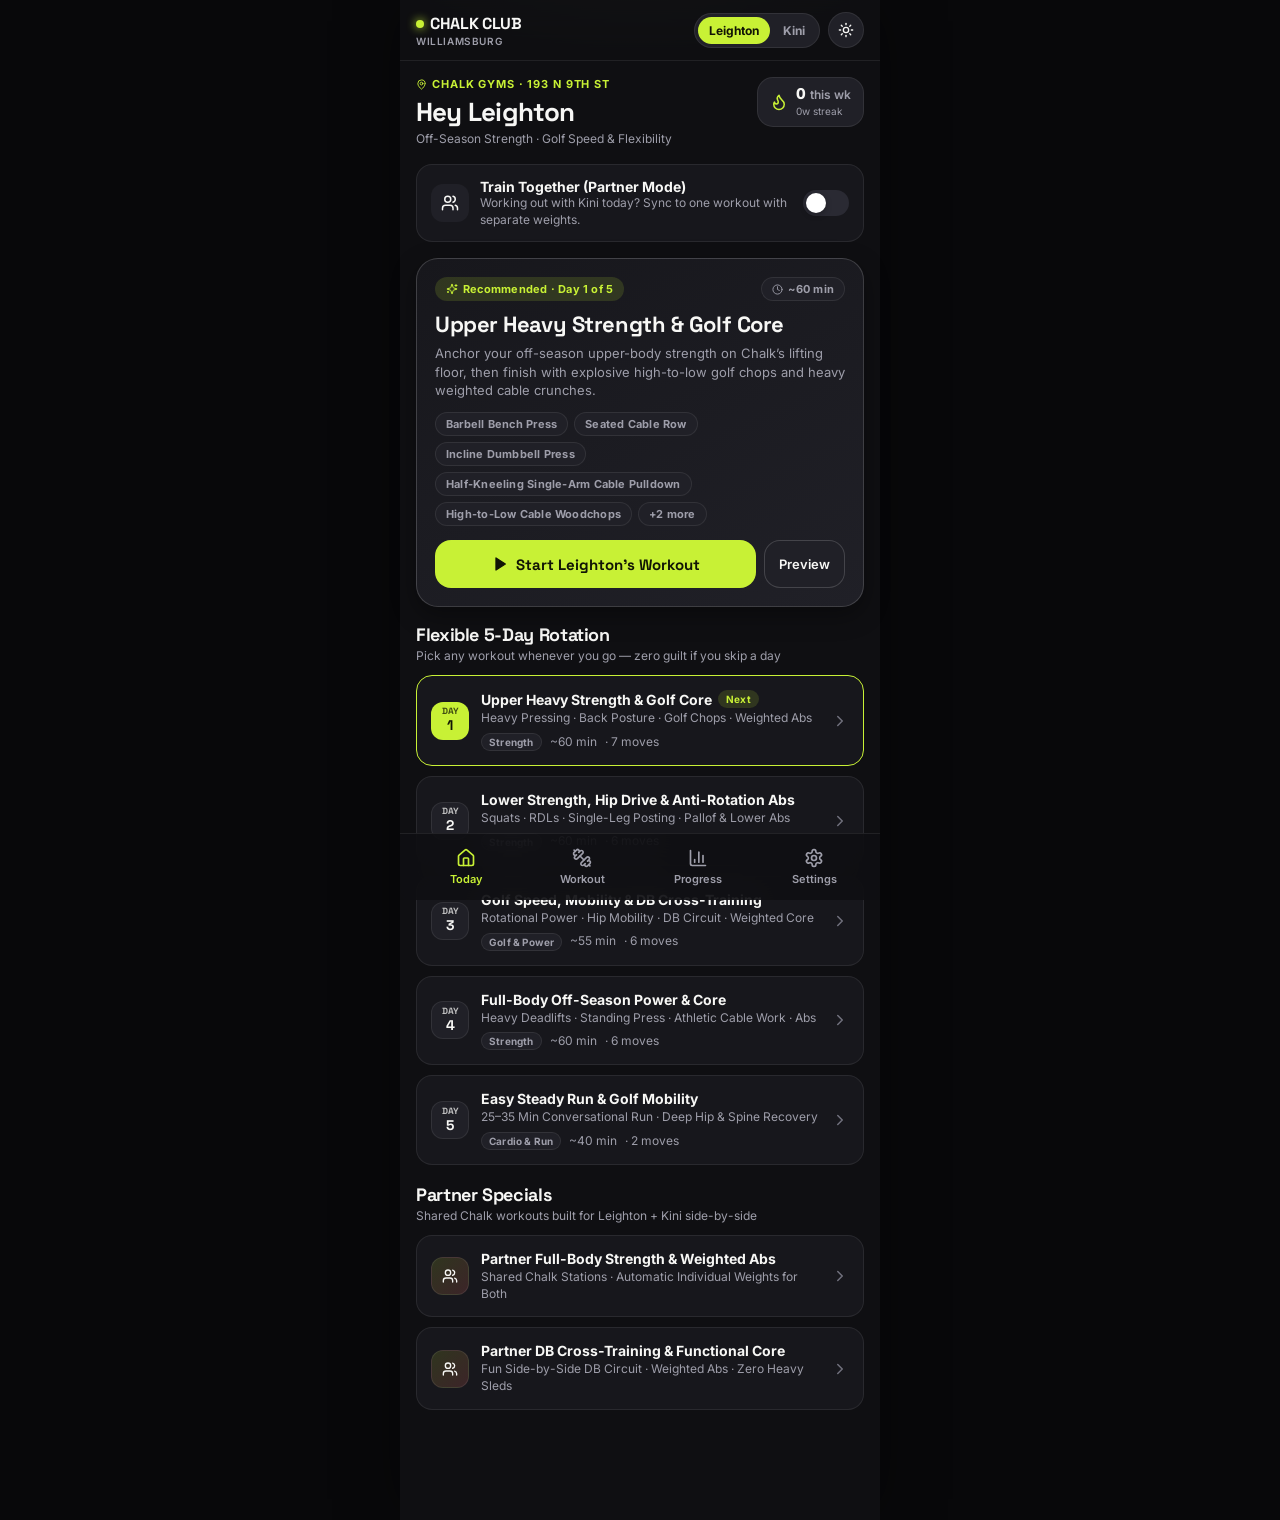
==== gym/index.html @ 59ce65e1 "Deploy fitness app to kinileighton.com/gym" ====
<!doctype html>
<html lang="en" data-theme="dark">
  <head>
    <meta charset="UTF-8" />
    <meta name="viewport" content="width=device-width, initial-scale=1.0, maximum-scale=1.0, user-scalable=no, viewport-fit=cover" />
    <meta name="theme-color" content="#0f0f12" />
    <meta name="apple-mobile-web-app-capable" content="yes" />
    <meta name="apple-mobile-web-app-status-bar-style" content="black-translucent" />
    <meta name="apple-mobile-web-app-title" content="Chalk Club" />
    <link rel="manifest" href="./manifest.json" />
    <link rel="icon" type="image/svg+xml" href="./icon.svg" />
    <link rel="apple-touch-icon" href="./icon.svg" />
    <link rel="preconnect" href="https://fonts.googleapis.com" />
    <link rel="preconnect" href="https://fonts.gstatic.com" crossorigin />
    <link
      href="https://fonts.googleapis.com/css2?family=Inter:wght@400;500;600;700&family=Space+Grotesk:wght@600;700&display=swap"
      rel="stylesheet"
    />
    <title>Chalk Club · Williamsburg</title>
    <script type="module" crossorigin src="./assets/index-WnS0FI15.js"></script>
    <link rel="stylesheet" crossorigin href="./assets/index-BZoowdYZ.css">
  </head>
  <body>
    <div id="root"></div>
  </body>
</html>
---- gym/assets/index-BZoowdYZ.css ----
:root{--font-display: "Space Grotesk", system-ui, -apple-system, sans-serif;--font-sans: "Inter", system-ui, -apple-system, sans-serif;--bg: #0f0f12;--bg-outer: #08080a;--surface: #17171c;--surface-2: #202027;--surface-3: #2a2a33;--border: rgba(255, 255, 255, .08);--border-strong: rgba(255, 255, 255, .16);--text: #f7f7f5;--text-muted: #9e9eaa;--text-subtle: #71717d;--glass: rgba(15, 15, 18, .84);--shadow-card: 0 8px 24px rgba(0, 0, 0, .35);--lime: #c8f135;--lime-ink: #111505;--lime-soft: rgba(200, 241, 53, .14);--coral: #ff6b6b;--coral-ink: #1a0606;--coral-soft: rgba(255, 107, 107, .16);--accent: var(--lime);--accent-ink: var(--lime-ink);--accent-soft: var(--lime-soft);--success: #34d399;--success-soft: rgba(52, 211, 153, .15);--warn: #fbbf24;--warn-soft: rgba(251, 191, 36, .16);--danger: #f87171;--danger-soft: rgba(248, 113, 113, .16);--radius-sm: 10px;--radius-md: 16px;--radius-lg: 22px;--radius-pill: 999px}[data-theme=light]{--bg: #f6f5f0;--bg-outer: #e9e7df;--surface: #ffffff;--surface-2: #f1efe8;--surface-3: #e5e2d9;--border: rgba(24, 24, 27, .08);--border-strong: rgba(24, 24, 27, .16);--text: #16161a;--text-muted: #5a5a66;--text-subtle: #828290;--glass: rgba(246, 245, 240, .88);--shadow-card: 0 6px 20px rgba(24, 24, 27, .06);--lime: #5a8f00;--lime-ink: #ffffff;--lime-soft: rgba(90, 143, 0, .12);--coral: #e04444;--coral-ink: #ffffff;--coral-soft: rgba(224, 68, 68, .12);--success: #059669;--success-soft: rgba(5, 150, 105, .12);--warn: #d97706;--warn-soft: rgba(217, 119, 6, .12);--danger: #dc2626;--danger-soft: rgba(220, 38, 38, .12)}[data-profile=leighton]{--accent: var(--lime);--accent-ink: var(--lime-ink);--accent-soft: var(--lime-soft)}[data-profile=kini]{--accent: var(--coral);--accent-ink: var(--coral-ink);--accent-soft: var(--coral-soft)}*,*:before,*:after{box-sizing:border-box;-webkit-tap-highlight-color:transparent}html,body{margin:0;padding:0;background:var(--bg-outer);color:var(--text);font-family:var(--font-sans);-webkit-font-smoothing:antialiased;min-height:100dvh}button,input,textarea,select{font-family:inherit;color:inherit}button{cursor:pointer;border:none;background:none;padding:0}input[type=number]::-webkit-inner-spin-button,input[type=number]::-webkit-outer-spin-button{-webkit-appearance:none;margin:0}input[type=number]{-moz-appearance:textfield}.tabular{font-variant-numeric:tabular-nums}.app-shell{max-width:480px;min-height:100dvh;margin:0 auto;background:var(--bg);position:relative;display:flex;flex-direction:column;box-shadow:0 0 60px #00000059}@media(max-width:500px){.app-shell{max-width:100%;box-shadow:none}}.app-glow{position:absolute;top:0;left:0;right:0;height:220px;pointer-events:none;background:radial-gradient(ellipse 80% 60% at 50% -20%,var(--accent-soft),transparent 75%);z-index:0}.top-header{position:sticky;top:0;z-index:30;background:var(--glass);backdrop-filter:blur(16px);-webkit-backdrop-filter:blur(16px);border-bottom:1px solid var(--border);padding:12px 16px;display:flex;align-items:center;justify-content:space-between;gap:10px}.brand-block{display:flex;flex-direction:column;gap:1px}.brand-title{font-family:var(--font-display);font-weight:700;font-size:16px;letter-spacing:-.02em;display:flex;align-items:center;gap:6px}.brand-dot{width:8px;height:8px;border-radius:50%;background:var(--accent);box-shadow:0 0 10px var(--accent)}.brand-sub{font-size:10px;letter-spacing:.06em;text-transform:uppercase;color:var(--text-muted);font-weight:600}.header-right{display:flex;align-items:center;gap:8px}.profile-switcher{display:flex;background:var(--surface-2);border:1px solid var(--border);border-radius:var(--radius-pill);padding:3px;gap:2px}.profile-pill{padding:6px 11px;border-radius:var(--radius-pill);font-size:12px;font-weight:700;color:var(--text-muted);transition:all .18s ease;display:flex;align-items:center;gap:5px}.profile-pill.active-leighton{background:var(--lime);color:var(--lime-ink)}.profile-pill.active-kini{background:var(--coral);color:var(--coral-ink)}.icon-btn{width:36px;height:36px;border-radius:50%;background:var(--surface-2);border:1px solid var(--border);display:inline-flex;align-items:center;justify-content:center;color:var(--text);transition:transform .15s ease,background .15s ease}.icon-btn:active{transform:scale(.94)}.main-content{position:relative;z-index:1;flex:1;padding:16px 16px 110px;display:flex;flex-direction:column;gap:16px}.bottom-nav{position:fixed;bottom:0;left:50%;transform:translate(-50%);width:100%;max-width:480px;z-index:35;background:var(--glass);backdrop-filter:blur(18px);-webkit-backdrop-filter:blur(18px);border-top:1px solid var(--border);padding:8px 10px calc(8px + env(safe-area-inset-bottom,0px));display:grid;grid-template-columns:repeat(4,1fr);gap:4px}.nav-item{display:flex;flex-direction:column;align-items:center;justify-content:center;gap:4px;padding:6px 4px;border-radius:var(--radius-sm);color:var(--text-muted);font-size:11px;font-weight:600;position:relative;transition:color .15s ease}.nav-item.active{color:var(--accent)}.nav-badge-dot{position:absolute;top:5px;right:calc(50% - 16px);width:8px;height:8px;border-radius:50%;background:var(--accent);box-shadow:0 0 8px var(--accent);animation:pulse 1.8s infinite}@keyframes pulse{0%,to{opacity:1;transform:scale(1)}50%{opacity:.5;transform:scale(.85)}}.card{background:var(--surface);border:1px solid var(--border);border-radius:var(--radius-lg);padding:16px;box-shadow:var(--shadow-card)}.card-subtle{background:var(--surface-2);border:1px solid var(--border);border-radius:var(--radius-md);padding:12px 14px}.hero-card{position:relative;overflow:hidden;background:linear-gradient(155deg,var(--surface) 0%,var(--surface-2) 100%);border:1px solid var(--border-strong);border-radius:var(--radius-lg);padding:18px;box-shadow:var(--shadow-card)}.hero-card.partner-glow{border-color:transparent;background:linear-gradient(155deg,var(--surface) 0%,var(--surface-2) 100%) padding-box,linear-gradient(135deg,var(--lime),var(--coral)) border-box;border-width:1.5px}.section-header{display:flex;align-items:center;justify-content:space-between;gap:8px}.section-title{font-family:var(--font-display);font-size:18px;font-weight:700;letter-spacing:-.02em;margin:0}.section-kicker{font-size:11px;font-weight:700;text-transform:uppercase;letter-spacing:.08em;color:var(--accent)}.muted{color:var(--text-muted)}.small{font-size:13px;line-height:1.45}.xsmall{font-size:12px;line-height:1.4}.pill{display:inline-flex;align-items:center;gap:5px;padding:4px 10px;border-radius:var(--radius-pill);font-size:11px;font-weight:700;letter-spacing:.02em;background:var(--surface-2);color:var(--text-muted);border:1px solid var(--border)}.pill-accent{background:var(--accent-soft);color:var(--accent);border-color:transparent}.pill-lime{background:var(--lime-soft);color:var(--lime);border-color:transparent}.pill-coral{background:var(--coral-soft);color:var(--coral);border-color:transparent}.pill-partner{background:linear-gradient(135deg,var(--lime-soft),var(--coral-soft));color:var(--text);border:1px solid var(--border-strong)}.pill-up{background:var(--success-soft);color:var(--success);border-color:transparent}.pill-down{background:var(--warn-soft);color:var(--warn);border-color:transparent}.btn-primary{width:100%;min-height:48px;padding:12px 18px;border-radius:var(--radius-md);background:var(--accent);color:var(--accent-ink);font-family:var(--font-display);font-weight:700;font-size:15px;display:inline-flex;align-items:center;justify-content:center;gap:8px;transition:transform .14s ease,filter .14s ease}.btn-primary:active{transform:scale(.98)}.btn-primary.partner-btn{background:linear-gradient(135deg,var(--lime) 0%,#9ce85d 45%,var(--coral) 100%);color:#111114}.btn-secondary{min-height:42px;padding:10px 14px;border-radius:var(--radius-md);background:var(--surface-2);border:1px solid var(--border-strong);color:var(--text);font-weight:600;font-size:13px;display:inline-flex;align-items:center;justify-content:center;gap:6px;transition:background .15s ease,transform .12s ease}.btn-secondary:active{transform:scale(.97)}.btn-ghost{padding:8px 12px;border-radius:var(--radius-sm);color:var(--text-muted);font-size:13px;font-weight:600;display:inline-flex;align-items:center;gap:6px}.btn-danger{min-height:42px;padding:10px 14px;border-radius:var(--radius-md);background:var(--danger-soft);color:var(--danger);font-weight:700;font-size:13px;display:inline-flex;align-items:center;justify-content:center;gap:6px}.partner-toggle-row{display:flex;align-items:center;justify-content:space-between;gap:12px;padding:13px 14px;border-radius:var(--radius-md);background:var(--surface);border:1px solid var(--border);cursor:pointer;transition:border-color .2s ease,background .2s ease}.partner-toggle-row.active{background:linear-gradient(135deg,var(--lime-soft),var(--coral-soft));border-color:var(--border-strong)}.switch-track{width:46px;height:26px;border-radius:var(--radius-pill);background:var(--surface-3);padding:3px;transition:background .2s ease;flex-shrink:0;display:flex;align-items:center}.switch-track.on{background:linear-gradient(135deg,var(--lime),var(--coral))}.switch-thumb{width:20px;height:20px;border-radius:50%;background:#fff;box-shadow:0 2px 6px #0000004d;transition:transform .2s ease}.switch-track.on .switch-thumb{transform:translate(20px)}.rotation-card{background:var(--surface);border:1px solid var(--border);border-radius:var(--radius-md);padding:14px;display:flex;align-items:center;justify-content:space-between;gap:12px;text-align:left;width:100%;transition:border-color .15s ease,transform .12s ease}.rotation-card:active{transform:scale(.99)}.rotation-card.recommended{border-color:var(--accent)}.day-badge{width:38px;height:38px;border-radius:12px;background:var(--surface-2);border:1px solid var(--border);display:flex;flex-direction:column;align-items:center;justify-content:center;font-family:var(--font-display);font-weight:700;font-size:14px;flex-shrink:0}.day-badge.is-next{background:var(--accent);color:var(--accent-ink);border-color:transparent}.exercise-card{background:var(--surface);border:1px solid var(--border);border-radius:var(--radius-lg);padding:16px;display:flex;flex-direction:column;gap:12px;box-shadow:var(--shadow-card)}.exercise-card.all-done{border-color:var(--success)}.coach-drawer{background:var(--surface-2);border:1px solid var(--border);border-radius:var(--radius-md);padding:12px;display:flex;flex-direction:column;gap:8px}.partner-tab-bar{display:grid;grid-template-columns:1fr 1fr;gap:6px;background:var(--surface-2);padding:4px;border-radius:var(--radius-md);border:1px solid var(--border)}.partner-tab{padding:8px 10px;border-radius:12px;font-size:12px;font-weight:700;color:var(--text-muted);display:flex;align-items:center;justify-content:space-between;gap:6px;transition:all .16s ease}.partner-tab.active-leighton{background:var(--lime);color:var(--lime-ink)}.partner-tab.active-kini{background:var(--coral);color:var(--coral-ink)}.set-grid-header{display:grid;grid-template-columns:34px 1fr 1fr 44px;gap:8px;padding:0 4px;font-size:10px;font-weight:700;text-transform:uppercase;letter-spacing:.06em;color:var(--text-subtle)}.set-row{display:grid;grid-template-columns:34px 1fr 1fr 44px;gap:8px;align-items:center;padding:6px 4px;border-radius:12px;transition:background .15s ease}.set-row.completed{background:var(--success-soft)}.set-num{width:28px;height:28px;border-radius:8px;background:var(--surface-2);display:flex;align-items:center;justify-content:center;font-size:12px;font-weight:700;color:var(--text-muted)}.set-input{width:100%;height:40px;border-radius:10px;background:var(--surface-2);border:1px solid var(--border);text-align:center;font-size:15px;font-weight:700;font-variant-numeric:tabular-nums;outline:none;transition:border-color .15s ease}.set-input:focus{border-color:var(--accent)}.check-btn{width:40px;height:40px;border-radius:12px;background:var(--surface-2);border:1.5px solid var(--border-strong);display:flex;align-items:center;justify-content:center;color:var(--text-subtle);transition:all .15s ease}.check-btn.done{background:var(--success);border-color:var(--success);color:#062116}.rating-row{display:grid;grid-template-columns:repeat(4,1fr);gap:6px}.rating-pill{padding:8px 4px;border-radius:10px;background:var(--surface-2);border:1px solid var(--border);font-size:11px;font-weight:700;color:var(--text-muted);text-align:center;transition:all .15s ease}.rating-pill.selected{background:var(--accent);color:var(--accent-ink);border-color:transparent}.rest-timer-bar{position:fixed;bottom:calc(74px + env(safe-area-inset-bottom,0px));left:50%;transform:translate(-50%);width:calc(100% - 28px);max-width:452px;z-index:40;background:var(--surface);border:1.5px solid var(--accent);border-radius:var(--radius-md);padding:10px 14px;box-shadow:0 14px 36px #00000080;display:flex;align-items:center;justify-content:space-between;gap:10px;animation:slideUp .22s ease}@keyframes slideUp{0%{opacity:0;transform:translate(-50%,14px)}to{opacity:1;transform:translate(-50%)}}.timer-digits{font-family:var(--font-display);font-size:22px;font-weight:700;color:var(--accent);font-variant-numeric:tabular-nums}.sheet-backdrop{position:fixed;top:0;right:0;bottom:0;left:0;background:#000000a6;-webkit-backdrop-filter:blur(4px);backdrop-filter:blur(4px);z-index:60;display:flex;align-items:flex-end;justify-content:center;padding:12px}.sheet-panel{width:100%;max-width:460px;max-height:82dvh;overflow-y:auto;background:var(--surface);border:1px solid var(--border-strong);border-radius:24px;padding:18px;display:flex;flex-direction:column;gap:12px;box-shadow:0 20px 50px #0000008c}.stat-grid{display:grid;grid-template-columns:repeat(3,1fr);gap:10px}.stat-tile{background:var(--surface);border:1px solid var(--border);border-radius:var(--radius-md);padding:12px;display:flex;flex-direction:column;gap:4px}.stat-value{font-family:var(--font-display);font-size:24px;font-weight:700;line-height:1.1;font-variant-numeric:tabular-nums}.calendar-grid{display:grid;grid-template-columns:repeat(7,1fr);gap:6px}.cal-cell{aspect-ratio:1;border-radius:10px;background:var(--surface-2);border:1px solid var(--border);display:flex;flex-direction:column;align-items:center;justify-content:center;font-size:11px;font-weight:600;color:var(--text-muted);position:relative}.cal-cell.has-workout{background:var(--accent);color:var(--accent-ink);border-color:transparent;font-weight:800}.cal-cell.is-today{box-shadow:0 0 0 2px var(--text)}.chart-select{width:100%;padding:10px 12px;border-radius:12px;background:var(--surface-2);border:1px solid var(--border-strong);font-size:13px;font-weight:600;outline:none}.text-input,.text-area{width:100%;padding:10px 12px;border-radius:12px;background:var(--surface-2);border:1px solid var(--border-strong);font-size:14px;outline:none}.text-input:focus,.text-area:focus{border-color:var(--accent)}.guided-step{display:flex;align-items:flex-start;gap:10px;padding:10px 12px;border-radius:12px;background:var(--surface-2);border:1px solid var(--border);text-align:left;width:100%}.guided-step.done{opacity:.65;border-color:var(--success)}.progress-bar-track{height:6px;width:100%;border-radius:999px;background:var(--surface-3);overflow:hidden}.progress-bar-fill{height:100%;border-radius:999px;background:var(--accent);transition:width .25s ease}.divider{height:1px;background:var(--border);width:100%}
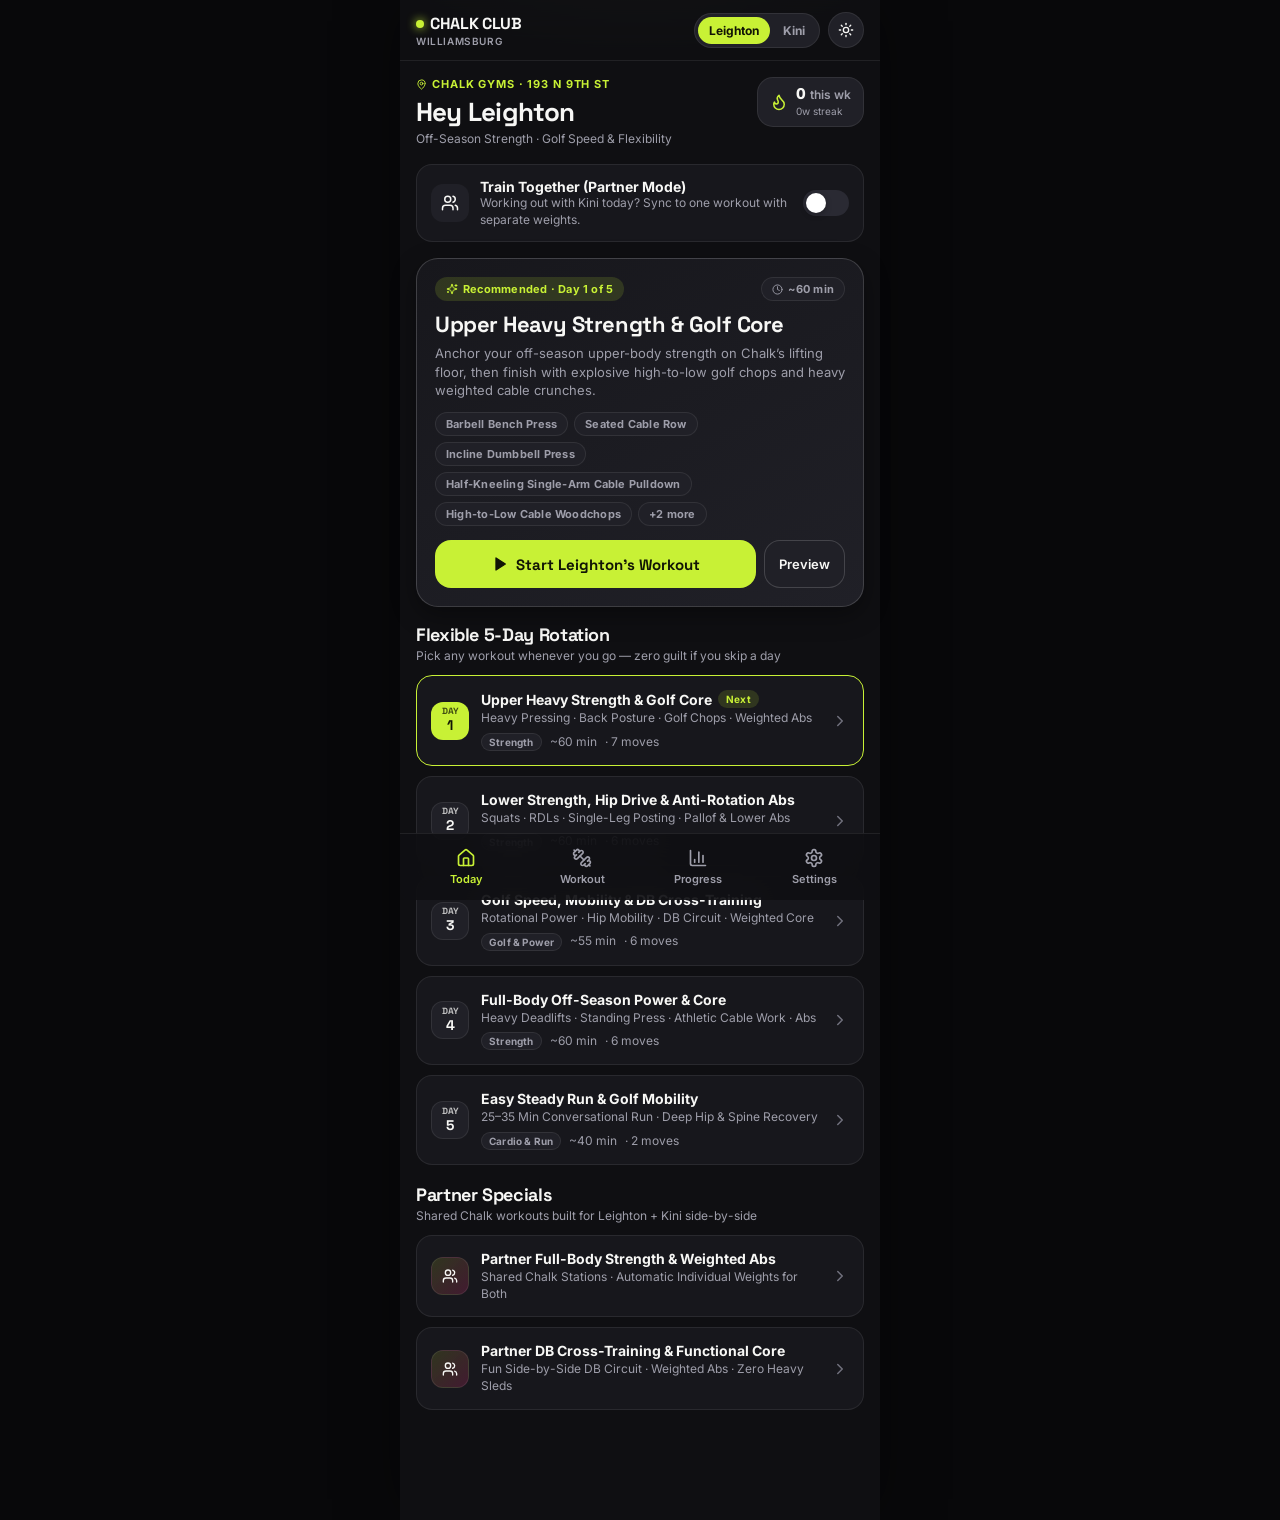
==== commit 2c5a07e2: "Update Kini accent color to dark pink on kinileighton.com/gym" ====
--- a/gym/index.html
+++ b/gym/index.html
@@ -17,8 +17,8 @@
       rel="stylesheet"
     />
     <title>Chalk Club · Williamsburg</title>
-    <script type="module" crossorigin src="./assets/index-WnS0FI15.js"></script>
-    <link rel="stylesheet" crossorigin href="./assets/index-BZoowdYZ.css">
+    <script type="module" crossorigin src="./assets/index-CxswUs5h.js"></script>
+    <link rel="stylesheet" crossorigin href="./assets/index-VFec3O_n.css">
   </head>
   <body>
     <div id="root"></div>
--- a/gym/assets/index-VFec3O_n.css
+++ b/gym/assets/index-VFec3O_n.css
@@ -0,0 +1 @@
+:root{--font-display: "Space Grotesk", system-ui, -apple-system, sans-serif;--font-sans: "Inter", system-ui, -apple-system, sans-serif;--bg: #0f0f12;--bg-outer: #08080a;--surface: #17171c;--surface-2: #202027;--surface-3: #2a2a33;--border: rgba(255, 255, 255, .08);--border-strong: rgba(255, 255, 255, .16);--text: #f7f7f5;--text-muted: #9e9eaa;--text-subtle: #71717d;--glass: rgba(15, 15, 18, .84);--shadow-card: 0 8px 24px rgba(0, 0, 0, .35);--lime: #c8f135;--lime-ink: #111505;--lime-soft: rgba(200, 241, 53, .14);--coral: #db2777;--coral-ink: #ffffff;--coral-soft: rgba(219, 39, 119, .22);--accent: var(--lime);--accent-ink: var(--lime-ink);--accent-soft: var(--lime-soft);--success: #34d399;--success-soft: rgba(52, 211, 153, .15);--warn: #fbbf24;--warn-soft: rgba(251, 191, 36, .16);--danger: #f87171;--danger-soft: rgba(248, 113, 113, .16);--radius-sm: 10px;--radius-md: 16px;--radius-lg: 22px;--radius-pill: 999px}[data-theme=light]{--bg: #f6f5f0;--bg-outer: #e9e7df;--surface: #ffffff;--surface-2: #f1efe8;--surface-3: #e5e2d9;--border: rgba(24, 24, 27, .08);--border-strong: rgba(24, 24, 27, .16);--text: #16161a;--text-muted: #5a5a66;--text-subtle: #828290;--glass: rgba(246, 245, 240, .88);--shadow-card: 0 6px 20px rgba(24, 24, 27, .06);--lime: #5a8f00;--lime-ink: #ffffff;--lime-soft: rgba(90, 143, 0, .12);--coral: #be185d;--coral-ink: #ffffff;--coral-soft: rgba(190, 24, 93, .14);--success: #059669;--success-soft: rgba(5, 150, 105, .12);--warn: #d97706;--warn-soft: rgba(217, 119, 6, .12);--danger: #dc2626;--danger-soft: rgba(220, 38, 38, .12)}[data-profile=leighton]{--accent: var(--lime);--accent-ink: var(--lime-ink);--accent-soft: var(--lime-soft)}[data-profile=kini]{--accent: var(--coral);--accent-ink: var(--coral-ink);--accent-soft: var(--coral-soft)}*,*:before,*:after{box-sizing:border-box;-webkit-tap-highlight-color:transparent}html,body{margin:0;padding:0;background:var(--bg-outer);color:var(--text);font-family:var(--font-sans);-webkit-font-smoothing:antialiased;min-height:100dvh}button,input,textarea,select{font-family:inherit;color:inherit}button{cursor:pointer;border:none;background:none;padding:0}input[type=number]::-webkit-inner-spin-button,input[type=number]::-webkit-outer-spin-button{-webkit-appearance:none;margin:0}input[type=number]{-moz-appearance:textfield}.tabular{font-variant-numeric:tabular-nums}.app-shell{max-width:480px;min-height:100dvh;margin:0 auto;background:var(--bg);position:relative;display:flex;flex-direction:column;box-shadow:0 0 60px #00000059}@media(max-width:500px){.app-shell{max-width:100%;box-shadow:none}}.app-glow{position:absolute;top:0;left:0;right:0;height:220px;pointer-events:none;background:radial-gradient(ellipse 80% 60% at 50% -20%,var(--accent-soft),transparent 75%);z-index:0}.top-header{position:sticky;top:0;z-index:30;background:var(--glass);backdrop-filter:blur(16px);-webkit-backdrop-filter:blur(16px);border-bottom:1px solid var(--border);padding:12px 16px;display:flex;align-items:center;justify-content:space-between;gap:10px}.brand-block{display:flex;flex-direction:column;gap:1px}.brand-title{font-family:var(--font-display);font-weight:700;font-size:16px;letter-spacing:-.02em;display:flex;align-items:center;gap:6px}.brand-dot{width:8px;height:8px;border-radius:50%;background:var(--accent);box-shadow:0 0 10px var(--accent)}.brand-sub{font-size:10px;letter-spacing:.06em;text-transform:uppercase;color:var(--text-muted);font-weight:600}.header-right{display:flex;align-items:center;gap:8px}.profile-switcher{display:flex;background:var(--surface-2);border:1px solid var(--border);border-radius:var(--radius-pill);padding:3px;gap:2px}.profile-pill{padding:6px 11px;border-radius:var(--radius-pill);font-size:12px;font-weight:700;color:var(--text-muted);transition:all .18s ease;display:flex;align-items:center;gap:5px}.profile-pill.active-leighton{background:var(--lime);color:var(--lime-ink)}.profile-pill.active-kini{background:var(--coral);color:var(--coral-ink)}.icon-btn{width:36px;height:36px;border-radius:50%;background:var(--surface-2);border:1px solid var(--border);display:inline-flex;align-items:center;justify-content:center;color:var(--text);transition:transform .15s ease,background .15s ease}.icon-btn:active{transform:scale(.94)}.main-content{position:relative;z-index:1;flex:1;padding:16px 16px 110px;display:flex;flex-direction:column;gap:16px}.bottom-nav{position:fixed;bottom:0;left:50%;transform:translate(-50%);width:100%;max-width:480px;z-index:35;background:var(--glass);backdrop-filter:blur(18px);-webkit-backdrop-filter:blur(18px);border-top:1px solid var(--border);padding:8px 10px calc(8px + env(safe-area-inset-bottom,0px));display:grid;grid-template-columns:repeat(4,1fr);gap:4px}.nav-item{display:flex;flex-direction:column;align-items:center;justify-content:center;gap:4px;padding:6px 4px;border-radius:var(--radius-sm);color:var(--text-muted);font-size:11px;font-weight:600;position:relative;transition:color .15s ease}.nav-item.active{color:var(--accent)}.nav-badge-dot{position:absolute;top:5px;right:calc(50% - 16px);width:8px;height:8px;border-radius:50%;background:var(--accent);box-shadow:0 0 8px var(--accent);animation:pulse 1.8s infinite}@keyframes pulse{0%,to{opacity:1;transform:scale(1)}50%{opacity:.5;transform:scale(.85)}}.card{background:var(--surface);border:1px solid var(--border);border-radius:var(--radius-lg);padding:16px;box-shadow:var(--shadow-card)}.card-subtle{background:var(--surface-2);border:1px solid var(--border);border-radius:var(--radius-md);padding:12px 14px}.hero-card{position:relative;overflow:hidden;background:linear-gradient(155deg,var(--surface) 0%,var(--surface-2) 100%);border:1px solid var(--border-strong);border-radius:var(--radius-lg);padding:18px;box-shadow:var(--shadow-card)}.hero-card.partner-glow{border-color:transparent;background:linear-gradient(155deg,var(--surface) 0%,var(--surface-2) 100%) padding-box,linear-gradient(135deg,var(--lime),var(--coral)) border-box;border-width:1.5px}.section-header{display:flex;align-items:center;justify-content:space-between;gap:8px}.section-title{font-family:var(--font-display);font-size:18px;font-weight:700;letter-spacing:-.02em;margin:0}.section-kicker{font-size:11px;font-weight:700;text-transform:uppercase;letter-spacing:.08em;color:var(--accent)}.muted{color:var(--text-muted)}.small{font-size:13px;line-height:1.45}.xsmall{font-size:12px;line-height:1.4}.pill{display:inline-flex;align-items:center;gap:5px;padding:4px 10px;border-radius:var(--radius-pill);font-size:11px;font-weight:700;letter-spacing:.02em;background:var(--surface-2);color:var(--text-muted);border:1px solid var(--border)}.pill-accent{background:var(--accent-soft);color:var(--accent);border-color:transparent}.pill-lime{background:var(--lime-soft);color:var(--lime);border-color:transparent}.pill-coral{background:var(--coral-soft);color:var(--coral);border-color:transparent}.pill-partner{background:linear-gradient(135deg,var(--lime-soft),var(--coral-soft));color:var(--text);border:1px solid var(--border-strong)}.pill-up{background:var(--success-soft);color:var(--success);border-color:transparent}.pill-down{background:var(--warn-soft);color:var(--warn);border-color:transparent}.btn-primary{width:100%;min-height:48px;padding:12px 18px;border-radius:var(--radius-md);background:var(--accent);color:var(--accent-ink);font-family:var(--font-display);font-weight:700;font-size:15px;display:inline-flex;align-items:center;justify-content:center;gap:8px;transition:transform .14s ease,filter .14s ease}.btn-primary:active{transform:scale(.98)}.btn-primary.partner-btn{background:linear-gradient(135deg,var(--lime) 0%,#9ce85d 45%,var(--coral) 100%);color:#111114}.btn-secondary{min-height:42px;padding:10px 14px;border-radius:var(--radius-md);background:var(--surface-2);border:1px solid var(--border-strong);color:var(--text);font-weight:600;font-size:13px;display:inline-flex;align-items:center;justify-content:center;gap:6px;transition:background .15s ease,transform .12s ease}.btn-secondary:active{transform:scale(.97)}.btn-ghost{padding:8px 12px;border-radius:var(--radius-sm);color:var(--text-muted);font-size:13px;font-weight:600;display:inline-flex;align-items:center;gap:6px}.btn-danger{min-height:42px;padding:10px 14px;border-radius:var(--radius-md);background:var(--danger-soft);color:var(--danger);font-weight:700;font-size:13px;display:inline-flex;align-items:center;justify-content:center;gap:6px}.partner-toggle-row{display:flex;align-items:center;justify-content:space-between;gap:12px;padding:13px 14px;border-radius:var(--radius-md);background:var(--surface);border:1px solid var(--border);cursor:pointer;transition:border-color .2s ease,background .2s ease}.partner-toggle-row.active{background:linear-gradient(135deg,var(--lime-soft),var(--coral-soft));border-color:var(--border-strong)}.switch-track{width:46px;height:26px;border-radius:var(--radius-pill);background:var(--surface-3);padding:3px;transition:background .2s ease;flex-shrink:0;display:flex;align-items:center}.switch-track.on{background:linear-gradient(135deg,var(--lime),var(--coral))}.switch-thumb{width:20px;height:20px;border-radius:50%;background:#fff;box-shadow:0 2px 6px #0000004d;transition:transform .2s ease}.switch-track.on .switch-thumb{transform:translate(20px)}.rotation-card{background:var(--surface);border:1px solid var(--border);border-radius:var(--radius-md);padding:14px;display:flex;align-items:center;justify-content:space-between;gap:12px;text-align:left;width:100%;transition:border-color .15s ease,transform .12s ease}.rotation-card:active{transform:scale(.99)}.rotation-card.recommended{border-color:var(--accent)}.day-badge{width:38px;height:38px;border-radius:12px;background:var(--surface-2);border:1px solid var(--border);display:flex;flex-direction:column;align-items:center;justify-content:center;font-family:var(--font-display);font-weight:700;font-size:14px;flex-shrink:0}.day-badge.is-next{background:var(--accent);color:var(--accent-ink);border-color:transparent}.exercise-card{background:var(--surface);border:1px solid var(--border);border-radius:var(--radius-lg);padding:16px;display:flex;flex-direction:column;gap:12px;box-shadow:var(--shadow-card)}.exercise-card.all-done{border-color:var(--success)}.coach-drawer{background:var(--surface-2);border:1px solid var(--border);border-radius:var(--radius-md);padding:12px;display:flex;flex-direction:column;gap:8px}.partner-tab-bar{display:grid;grid-template-columns:1fr 1fr;gap:6px;background:var(--surface-2);padding:4px;border-radius:var(--radius-md);border:1px solid var(--border)}.partner-tab{padding:8px 10px;border-radius:12px;font-size:12px;font-weight:700;color:var(--text-muted);display:flex;align-items:center;justify-content:space-between;gap:6px;transition:all .16s ease}.partner-tab.active-leighton{background:var(--lime);color:var(--lime-ink)}.partner-tab.active-kini{background:var(--coral);color:var(--coral-ink)}.set-grid-header{display:grid;grid-template-columns:34px 1fr 1fr 44px;gap:8px;padding:0 4px;font-size:10px;font-weight:700;text-transform:uppercase;letter-spacing:.06em;color:var(--text-subtle)}.set-row{display:grid;grid-template-columns:34px 1fr 1fr 44px;gap:8px;align-items:center;padding:6px 4px;border-radius:12px;transition:background .15s ease}.set-row.completed{background:var(--success-soft)}.set-num{width:28px;height:28px;border-radius:8px;background:var(--surface-2);display:flex;align-items:center;justify-content:center;font-size:12px;font-weight:700;color:var(--text-muted)}.set-input{width:100%;height:40px;border-radius:10px;background:var(--surface-2);border:1px solid var(--border);text-align:center;font-size:15px;font-weight:700;font-variant-numeric:tabular-nums;outline:none;transition:border-color .15s ease}.set-input:focus{border-color:var(--accent)}.check-btn{width:40px;height:40px;border-radius:12px;background:var(--surface-2);border:1.5px solid var(--border-strong);display:flex;align-items:center;justify-content:center;color:var(--text-subtle);transition:all .15s ease}.check-btn.done{background:var(--success);border-color:var(--success);color:#062116}.rating-row{display:grid;grid-template-columns:repeat(4,1fr);gap:6px}.rating-pill{padding:8px 4px;border-radius:10px;background:var(--surface-2);border:1px solid var(--border);font-size:11px;font-weight:700;color:var(--text-muted);text-align:center;transition:all .15s ease}.rating-pill.selected{background:var(--accent);color:var(--accent-ink);border-color:transparent}.rest-timer-bar{position:fixed;bottom:calc(74px + env(safe-area-inset-bottom,0px));left:50%;transform:translate(-50%);width:calc(100% - 28px);max-width:452px;z-index:40;background:var(--surface);border:1.5px solid var(--accent);border-radius:var(--radius-md);padding:10px 14px;box-shadow:0 14px 36px #00000080;display:flex;align-items:center;justify-content:space-between;gap:10px;animation:slideUp .22s ease}@keyframes slideUp{0%{opacity:0;transform:translate(-50%,14px)}to{opacity:1;transform:translate(-50%)}}.timer-digits{font-family:var(--font-display);font-size:22px;font-weight:700;color:var(--accent);font-variant-numeric:tabular-nums}.sheet-backdrop{position:fixed;top:0;right:0;bottom:0;left:0;background:#000000a6;-webkit-backdrop-filter:blur(4px);backdrop-filter:blur(4px);z-index:60;display:flex;align-items:flex-end;justify-content:center;padding:12px}.sheet-panel{width:100%;max-width:460px;max-height:82dvh;overflow-y:auto;background:var(--surface);border:1px solid var(--border-strong);border-radius:24px;padding:18px;display:flex;flex-direction:column;gap:12px;box-shadow:0 20px 50px #0000008c}.stat-grid{display:grid;grid-template-columns:repeat(3,1fr);gap:10px}.stat-tile{background:var(--surface);border:1px solid var(--border);border-radius:var(--radius-md);padding:12px;display:flex;flex-direction:column;gap:4px}.stat-value{font-family:var(--font-display);font-size:24px;font-weight:700;line-height:1.1;font-variant-numeric:tabular-nums}.calendar-grid{display:grid;grid-template-columns:repeat(7,1fr);gap:6px}.cal-cell{aspect-ratio:1;border-radius:10px;background:var(--surface-2);border:1px solid var(--border);display:flex;flex-direction:column;align-items:center;justify-content:center;font-size:11px;font-weight:600;color:var(--text-muted);position:relative}.cal-cell.has-workout{background:var(--accent);color:var(--accent-ink);border-color:transparent;font-weight:800}.cal-cell.is-today{box-shadow:0 0 0 2px var(--text)}.chart-select{width:100%;padding:10px 12px;border-radius:12px;background:var(--surface-2);border:1px solid var(--border-strong);font-size:13px;font-weight:600;outline:none}.text-input,.text-area{width:100%;padding:10px 12px;border-radius:12px;background:var(--surface-2);border:1px solid var(--border-strong);font-size:14px;outline:none}.text-input:focus,.text-area:focus{border-color:var(--accent)}.guided-step{display:flex;align-items:flex-start;gap:10px;padding:10px 12px;border-radius:12px;background:var(--surface-2);border:1px solid var(--border);text-align:left;width:100%}.guided-step.done{opacity:.65;border-color:var(--success)}.progress-bar-track{height:6px;width:100%;border-radius:999px;background:var(--surface-3);overflow:hidden}.progress-bar-fill{height:100%;border-radius:999px;background:var(--accent);transition:width .25s ease}.divider{height:1px;background:var(--border);width:100%}
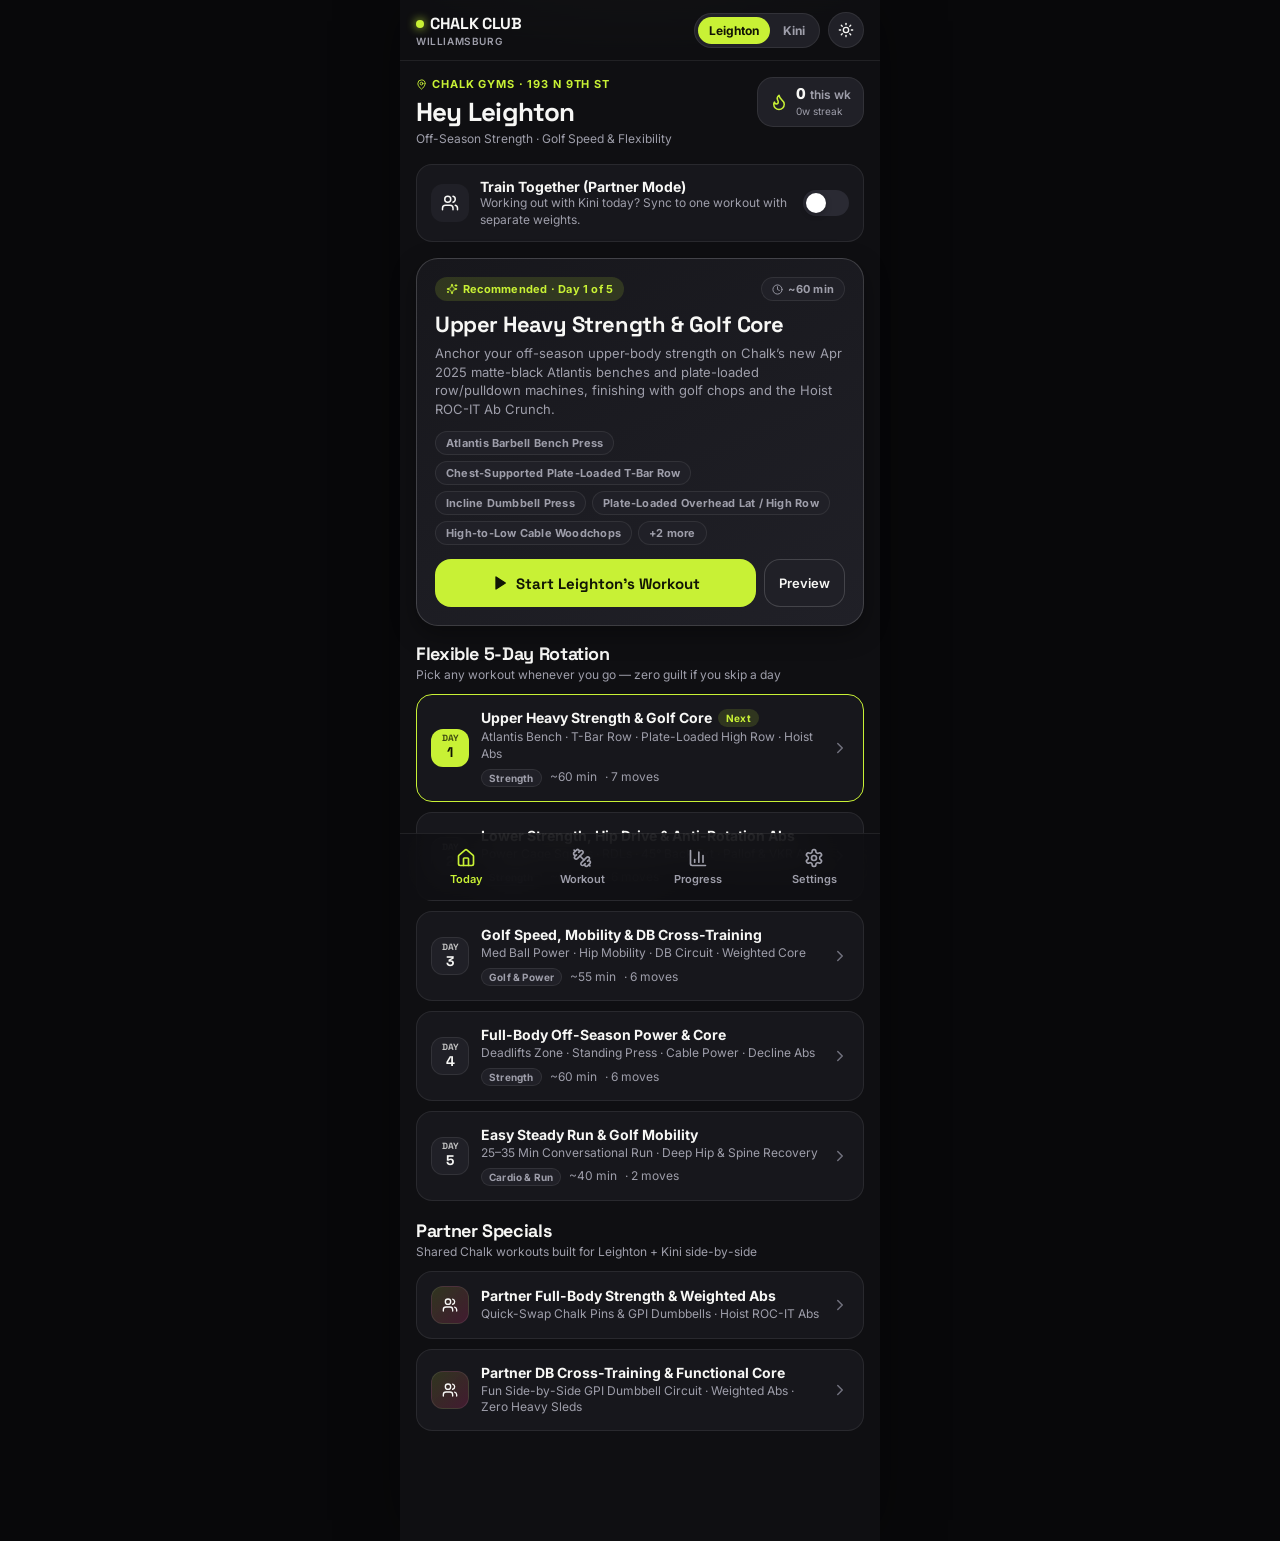
==== commit 0c65e843: "Deploy photo-verified Chalk Gyms equipment update to kinileighton.com/gym" ====
--- a/gym/index.html
+++ b/gym/index.html
@@ -17,7 +17,7 @@
       rel="stylesheet"
     />
     <title>Chalk Club · Williamsburg</title>
-    <script type="module" crossorigin src="./assets/index-CxswUs5h.js"></script>
+    <script type="module" crossorigin src="./assets/index-B9PdpvqU.js"></script>
     <link rel="stylesheet" crossorigin href="./assets/index-VFec3O_n.css">
   </head>
   <body>
